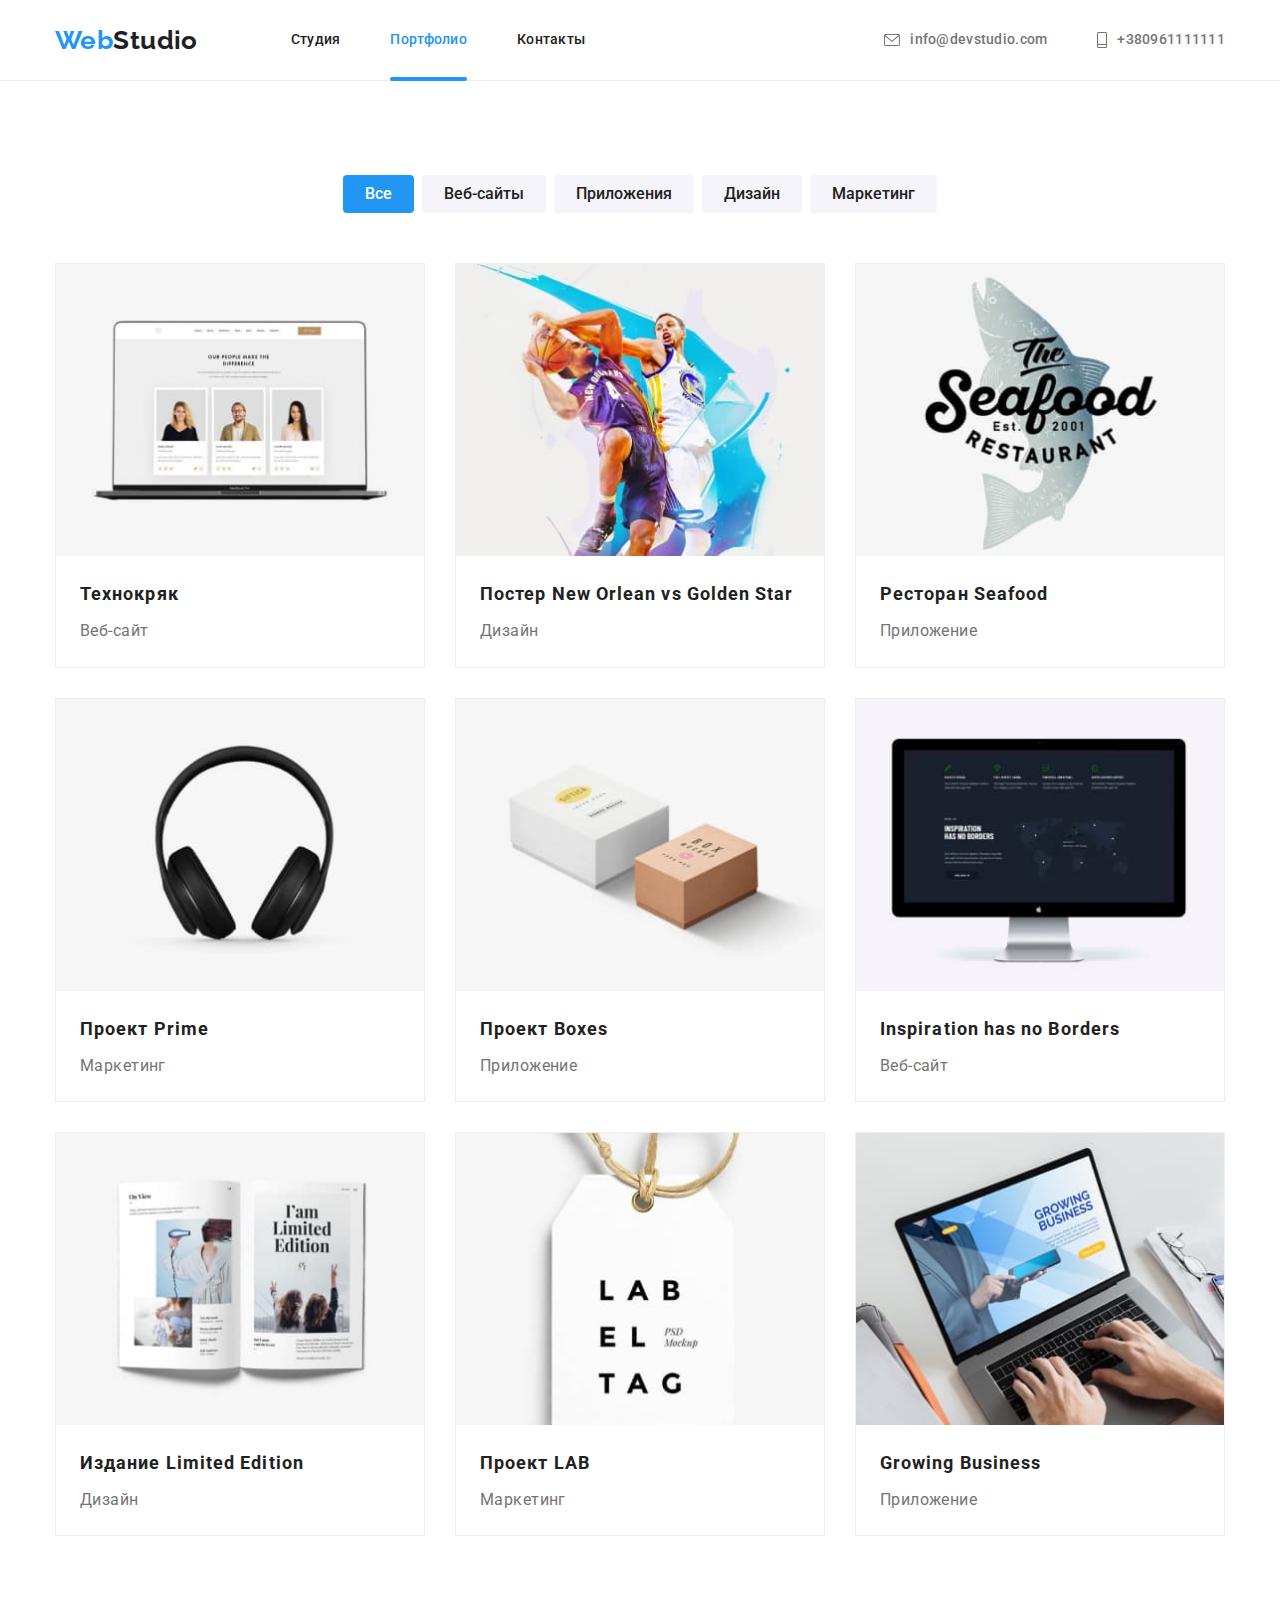
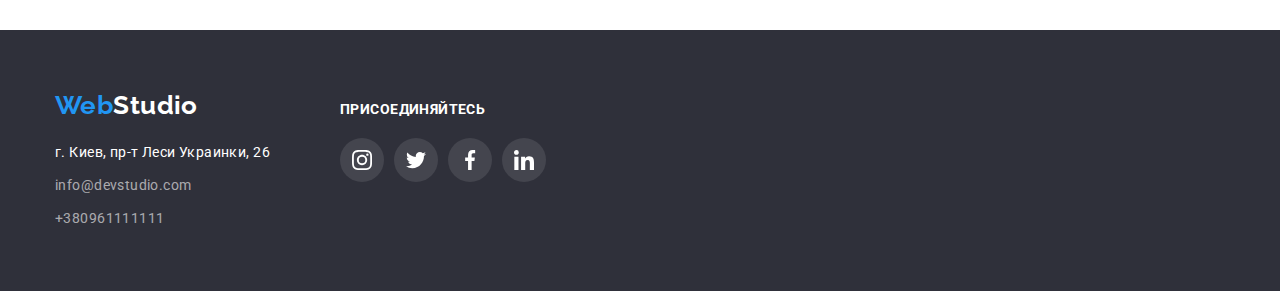
==== portfolio.html @ e41829c3 "копирование дз5" ====
<!DOCTYPE html>
<html lang="ru">
  <head>
    <meta charset="UTF-8" />
    <meta http-equiv="X-UA-Compatible" content="IE=edge" />
    <meta name="viewport" content="width=device-width, initial-scale=1.0" />
    <title>goit-markup-hw-05 - Портфолио</title>
    <link rel="preconnect" href="https://fonts.googleapis.com" />
    <link rel="preconnect" href="https://fonts.gstatic.com" crossorigin />
    <link
      href="https://fonts.googleapis.com/css2?family=Raleway:wght@700&family=Roboto:wght@400;500;700;900&display=swap"
      rel="stylesheet"
    />
    <link rel="stylesheet" href="./css/modern-normalize.css" />
    <link rel="stylesheet" href="./css/styles.css" />
  </head>

  <body>
    <!-- Шапка страницы -->
    <header class="header">
      <div class="container">
        <!-- Логотип -->
        <a class="header-logo logo link" href="./index.html"
          ><span class="logo-begin">Web</span>Studio</a
        >
        <!-- Навигация на другие страницы -->
        <nav class="navigation">
          <ul class="list">
            <li class="item"><a class="link" href="./index.html">Студия</a></li>
            <li class="item"><a class="link active" href="./portfolio.html">Портфолио</a></li>
            <li class="item"><a class="link" href="">Контакты</a></li>
          </ul>
        </nav>
        <!-- Контакты в шапке -->
        <ul class="list header-contact">
          <li class="item">
            <a class="link" href="mailto:info@devstudio.com" aria-label="Электронная почта">
              <svg class="header-icon" width="16" height="12">
                <use href="./images/icons.svg#icon-envelope"></use>
              </svg>
              info@devstudio.com</a
            >
          </li>
          <li class="item">
            <a class="link" href="tel:+380961111111" aria-label="Телефон">
              <svg class="header-icon" width="10" height="16">
                <use href="./images/icons.svg#icon-telefon"></use>
              </svg>
              +380961111111</a
            >
          </li>
        </ul>
      </div>
    </header>
    <!-- Уникальный контент страницы -->
    <main>
      <!-- Главная секция -->
      <section class="section portfolio">
        <div class="container">
          <h1 class="visually-hidden portfolio-title">Портфолио</h1>
          <!-- фильтр -->
          <ul class="portfolio-filtr list">
            <li class="item">
              <button class="portfolio-btn filtr-active" type="button">Все</button>
            </li>
            <li class="item"><button class="portfolio-btn" type="button">Веб-сайты</button></li>
            <li class="item"><button class="portfolio-btn" type="button">Приложения</button></li>
            <li class="item"><button class="portfolio-btn" type="button">Дизайн</button></li>
            <li class="item"><button class="portfolio-btn" type="button">Маркетинг</button></li>
          </ul>
          <ul class="portfolio-list list">
            <li class="item">
              <a href="" class="link">
                <div class="wrap">
                  <img class="item-img" src="./images/prtfl-01.jpg" alt="Технокряк" width="370" />
                  <p class="wrap-text">
                    Технокряк это современная площадка распространения коронавируса. Компании
                    используют эту платформу для цифрового шпионажа и атак на защищённые сервера
                    конкурентов.
                  </p>
                </div>
                <div class="content">
                  <h2 class="title">Технокряк</h2>
                  <p class="text">Веб-сайт</p>
                </div></a
              >
            </li>
            <li class="item">
              <a href="" class="link">
                <div class="wrap">
                  <img
                    class="item-img"
                    src="./images/prtfl-02.jpg"
                    alt="Постер New Orlean vs Golden Star"
                    width="370"
                  />
                  <p class="wrap-text">
                    Технокряк это современная площадка распространения коронавируса. Компании
                    используют эту платформу для цифрового шпионажа и атак на защищённые сервера
                    конкурентов.
                  </p>
                </div>
                <div class="content">
                  <h2 class="title">Постер <span lang="en">New Orlean vs Golden Star</span></h2>
                  <p class="text">Дизайн</p>
                </div></a
              >
            </li>
            <li class="item">
              <a href="" class="link">
                <div class="wrap">
                  <img
                    class="item-img"
                    src="./images/prtfl-03.jpg"
                    alt="Ресторан Seafood"
                    width="370"
                  />
                  <p class="wrap-text">
                    Технокряк это современная площадка распространения коронавируса. Компании
                    используют эту платформу для цифрового шпионажа и атак на защищённые сервера
                    конкурентов.
                  </p>
                </div>
                <div class="content">
                  <h2 class="title">Ресторан <span lang="en">Seafood</span></h2>
                  <p class="text">Приложение</p>
                </div></a
              >
            </li>
            <li class="item">
              <a href="" class="link">
                <div class="wrap">
                  <img
                    class="item-img"
                    src="./images/prtfl-04.jpg"
                    alt="Проект Prime"
                    width="370"
                  />
                  <p class="wrap-text">
                    Технокряк это современная площадка распространения коронавируса. Компании
                    используют эту платформу для цифрового шпионажа и атак на защищённые сервера
                    конкурентов.
                  </p>
                </div>
                <div class="content">
                  <h2 class="title">Проект <span lang="en">Prime</span></h2>
                  <p class="text">Маркетинг</p>
                </div></a
              >
            </li>
            <li class="item">
              <a href="" class="link">
                <div class="wrap">
                  <img
                    class="item-img"
                    src="./images/prtfl-05.jpg"
                    alt="Проект Boxes"
                    width="370"
                  />
                  <p class="wrap-text">
                    Технокряк это современная площадка распространения коронавируса. Компании
                    используют эту платформу для цифрового шпионажа и атак на защищённые сервера
                    конкурентов.
                  </p>
                </div>
                <div class="content">
                  <h2 class="title">Проект <span lang="en">Boxes</span></h2>
                  <p class="text">Приложение</p>
                </div></a
              >
            </li>
            <li class="item">
              <a href="" class="link">
                <div class="wrap">
                  <img
                    class="item-img"
                    src="./images/prtfl-06.jpg"
                    alt="Inspiration has no Borders"
                    width="370"
                  />
                  <p class="wrap-text">
                    Технокряк это современная площадка распространения коронавируса. Компании
                    используют эту платформу для цифрового шпионажа и атак на защищённые сервера
                    конкурентов.
                  </p>
                </div>
                <div class="content">
                  <h2 class="title" lang="en">Inspiration has no Borders</h2>
                  <p class="text">Веб-сайт</p>
                </div></a
              >
            </li>
            <li class="item">
              <a href="" class="link">
                <div class="wrap">
                  <img
                    class="item-img"
                    src="./images/prtfl-07.jpg"
                    alt="Издание Limited Edition"
                    width="370"
                  />
                  <p class="wrap-text">
                    Технокряк это современная площадка распространения коронавируса. Компании
                    используют эту платформу для цифрового шпионажа и атак на защищённые сервера
                    конкурентов.
                  </p>
                </div>
                <div class="content">
                  <h2 class="title">Издание <span lang="en">Limited Edition</span></h2>
                  <p class="text">Дизайн</p>
                </div></a
              >
            </li>
            <li class="item">
              <a href="" class="link">
                <div class="wrap">
                  <img class="item-img" src="./images/prtfl-08.jpg" alt="Проект LAB" width="370" />
                  <p class="wrap-text">
                    Технокряк это современная площадка распространения коронавируса. Компании
                    используют эту платформу для цифрового шпионажа и атак на защищённые сервера
                    конкурентов.
                  </p>
                </div>
                <div class="content">
                  <h2 class="title">Проект <span lang="en">LAB</span></h2>
                  <p class="text">Маркетинг</p>
                </div></a
              >
            </li>
            <li class="item">
              <a href="" class="link">
                <div class="wrap">
                  <img
                    class="item-img"
                    src="./images/prtfl-09.jpg"
                    alt="Growing Business"
                    width="370"
                  />
                  <p class="wrap-text">
                    Технокряк это современная площадка распространения коронавируса. Компании
                    используют эту платформу для цифрового шпионажа и атак на защищённые сервера
                    конкурентов.
                  </p>
                </div>
                <div class="content">
                  <h2 class="title" lang="en">Growing Business</h2>
                  <p class="text">Приложение</p>
                </div></a
              >
            </li>
          </ul>
        </div>
      </section>
    </main>
    <!-- Подвал страницы -->
    <footer class="footer">
      <div class="container footer-container">
        <div class="footer-left">
          <!-- Логотип -->
          <a class="footer-logo logo link" href="./index.html"
            ><span class="logo-begin">Web</span>Studio</a
          >
          <!-- Контактная информация -->
          <address class="address">
            <ul class="list footer-contact">
              <li class="item">
                <a
                  class="contact-address link"
                  href="https://goo.gl/maps/RLv24xydMvbmv4YP6"
                  target="_blank"
                  rel="noreferrer noopener nofollow"
                  >г. Киев, пр-т Леси Украинки, 26</a
                >
              </li>
              <li class="item">
                <a class="link" href="mailto:info@devstudio.com">info@devstudio.com</a>
              </li>
              <li class="item"><a class="link" href="tel:+380961111111">+380961111111</a></li>
            </ul>
          </address>
        </div>
        <div class="footer-social">
          <p class="text">Присоединяйтесь</p>
          <ul class="list social-list">
            <li class="item">
              <a class="link" href="https://www.instagram.com/" aria-label="Инстаграм">
                <svg class="icon-social" width="20" height="20">
                  <use href="./images/icons.svg#icon-instagram"></use>
                </svg>
              </a>
            </li>
            <li class="item">
              <a class="link" href="https://twitter.com/" aria-label="Твиттер">
                <svg class="icon-social" width="20" height="20">
                  <use href="./images/icons.svg#icon-twitter"></use>
                </svg>
              </a>
            </li>
            <li class="item">
              <a class="link" href="https://www.facebook.com/" aria-label="Фейсбук">
                <svg class="icon-social" width="20" height="20">
                  <use href="./images/icons.svg#icon-facebook"></use>
                </svg>
              </a>
            </li>
            <li class="item">
              <a class="link" href="https://ru.linkedin.com/" aria-label="Линкедин">
                <svg class="icon-social" width="20" height="20">
                  <use href="./images/icons.svg#icon-linkedin"></use>
                </svg>
              </a>
            </li>
          </ul>
        </div>
      </div>
    </footer>
  </body>
</html>
---- css/styles.css ----
:root {
  --activated-color: #2196f3;
  --general-text-color: #757575;
  --title-text-color: #212121;
  --primary-color: #ffffff;
  --contact-text-color: rgba(255, 255, 255, 0.6);
  --footer-bg-color: #2f303a;
  --hero-bg-color: #c4c4c4;
  --hero-overlay-color: rgba(47, 48, 58, 0.4);
  --secondary-bg-color: #f5f4fa;
  --button-hover-color: #188ce8;
  --icon-color: #afb1b8;
  --modal-overlay: rgba(0, 0, 0, 0.2);
}
/* Общий CSS - начало */
body {
  font-family: Roboto, sans-serif;
  font-size: 14px;
  line-height: 1.71;
  letter-spacing: 0.03em;
  color: var(--general-text-color);
  background-color: var(--primary-color);
}

/* сброс марджинов и паддингов */
h1,
h2,
h3,
h4,
h5,
h6,
p {
  margin: 0;
}

ul {
  margin: 0;
  padding: 0;
}

/* визуальное скрытие блока */
.visually-hidden {
  position: absolute;
  white-space: nowrap;
  width: 1px;
  height: 1px;
  overflow: hidden;
  border: 0;
  padding: 0;
  clip: rect(0 0 0 0);
  clip-path: inset(50%);
  margin: -1px;
}

/* общие свойства контейнеров */
.container {
  width: 1200px;
  padding-left: 15px;
  padding-right: 15px;
  margin-left: auto;
  margin-right: auto;
  /* outline: 1px solid tomato; */
}

/* общие падинги для секций */
.section {
  padding-top: 94px;
  padding-bottom: 94px;
}

/* общие свойства списков */
.list {
  list-style: none;
}
/* ощие свойства для ссылок */
.link {
  text-decoration: none;
}
/* общие свойства логотипа */
.logo {
  font-family: Raleway, sans-serif;
  font-weight: 700;
  font-size: 26px;
  line-height: 1.19;
}

/* Общие свойства изображений */
.item-img {
  display: block;
  max-width: 100%;
  height: auto;
}

/* Общие свойства списка соц.сетей */
.social-list {
  display: flex;
  justify-content: center;
}

.social-list .item + .item {
  margin-left: 10px;
}

.icon-social {
  --color3: currentColor;
}

.social-list .link {
  display: flex;
  width: 44px;
  height: 44px;
  justify-content: center;
  align-items: center;
  border-radius: 50%;
}

/* -------header CSS */
.header {
  border-bottom: 1px solid #ececec;
}

.header .container {
  display: flex;
  align-items: center;
}

/* логотип в header*/
.header-logo {
  padding-top: 24px;
  padding-bottom: 24px;
  margin-right: 93px;
  color: var(--title-text-color);
}
.logo-begin {
  color: var(--activated-color);
}

/* общие свойства списков в шапке */
.header .list {
  display: flex;
  font-weight: 500;
  line-height: 1.14;
  letter-spacing: 0.02em;
}

.header .list .item + .item {
  margin-left: 50px;
}

.header .list .link {
  display: block;
  padding-top: 32px;
  padding-bottom: 32px;
}
/* навигация по сайту */
.navigation .link {
  position: relative;
  color: var(--title-text-color);
  transition: color 250ms cubic-bezier(0.4, 0, 0.2, 1);
}

.navigation .active::after {
  content: '';
  position: absolute;
  left: 0;
  bottom: -1px;
  width: 100%;
  height: 4px;
  border-radius: 2px;
  background-color: var(--activated-color);
}

/* контакты в шапке */
.header-contact {
  margin-left: auto;
}

.header .header-contact .link {
  display: flex;
  align-items: center;
}

.header-icon {
  margin-right: 10px;
  --color4: currentColor;
}

.header-contact .link {
  color: var(--general-text-color);
  transition: color 250ms cubic-bezier(0.4, 0, 0.2, 1);
}

/* общие свойства актив-ссылок в шапке*/
.link.active,
.navigation .link:hover,
.navigation .link:focus,
.header-contact .link:hover,
.header-contact .link:focus {
  color: var(--activated-color);
}

/* -------footer CSS */
.footer {
  padding-top: 60px;
  padding-bottom: 60px;
  background-color: var(--footer-bg-color);
}
/* логотип в footer */
.footer-logo {
  display: inline-block;
  margin-bottom: 20px;
  color: var(--primary-color);
}
/* контакты в footer */
.address {
  font-style: inherit;
}

.footer-contact .item + .item {
  margin-top: 9px;
}

.footer-contact .link {
  color: var(--contact-text-color);
  transition: color 250ms cubic-bezier(0.4, 0, 0.2, 1);
}

.footer-contact .contact-address {
  color: var(--primary-color);
}

/* общие свойства актив-ссылок в футере*/
.footer-contact .link:hover,
.footer-contact .link:focus,
.footer-contact .contact-address:hover,
.footer-contact .contact-address:focus {
  color: var(--activated-color);
}

.footer-container {
  display: flex;
  align-items: baseline;
}

.footer-social {
  margin-left: 70px;
  color: var(--primary-color);
}

.footer-social .text {
  margin-bottom: 20px;

  font-weight: 700;
  line-height: 1.14;
  letter-spacing: 0.03em;
  text-transform: uppercase;
}

.footer-social .link {
  color: inherit;
  background-color: rgba(255, 255, 255, 0.1);
  transition: background-color 250ms cubic-bezier(0.4, 0, 0.2, 1);
}

.footer-social .link:hover,
.footer-social .link:focus {
  background-color: var(--activated-color);
  border-radius: 50%;
}

/* Общий CSS - конец */
/* ----------------------- */
/* index.html CSS - начало */

/* общие свойства заголовков h2, h3 */
.title {
  color: var(--title-text-color);
}

.advantage-title,
.gallery-title,
.team-title,
.client-title {
  font-size: 36px;
  line-height: 1.17;
  text-align: center;
}

/* секция герой */
.hero {
  max-width: 1600px;
  margin-left: auto;
  margin-right: auto;
  padding-top: 200px;
  padding-bottom: 200px;

  background-color: var(--hero-bg-color);
  background-image: linear-gradient(var(--hero-overlay-color), var(--hero-overlay-color)),
    url(../images/hero.jpg);
  background-repeat: no-repeat;
  background-position: center;
  background-size: cover;

  text-align: center;
}

.hero-title {
  width: 696px;
  margin-left: auto;
  margin-right: auto;
  margin-bottom: 30px;
  font-weight: 900;
  font-size: 44px;
  line-height: 1.36;
  letter-spacing: 0.06em;
  text-transform: uppercase;
  color: var(--primary-color);
}
/* кнопка */
.hero-btn {
  padding-top: 10px;
  padding-bottom: 10px;
  padding-left: 32px;
  padding-right: 32px;
  font-family: inherit;
  font-weight: 700;
  font-size: 16px;
  line-height: 1.88;
  letter-spacing: 0.06em;
  color: var(--primary-color);
  background-color: var(--activated-color);
  box-shadow: 0px 4px 4px rgba(0, 0, 0, 0.15);
  border: none;
  border-radius: 4px;
  cursor: pointer;
  transition: background-color 250ms cubic-bezier(0.4, 0, 0.2, 1);
}

.hero-btn:hover,
.hero-btn:focus {
  background-color: var(--button-hover-color);
}

/* Модальное окно */
.backdrop {
  position: fixed;
  top: 0;
  left: 0;
  width: 100vw;
  height: 100vh;
  background-color: var(--modal-overlay);
  opacity: 1;
  visibility: visible;
  transition: opacity 500ms cubic-bezier(0.4, 0, 0.2, 1),
    visibility 500ms cubic-bezier(0.4, 0, 0.2, 1);
}

.backdrop.is-hidden {
  visibility: hidden;
  opacity: 0;
  pointer-events: none;
}

.backdrop.is-hidden .modal {
  transform: translate(-50%, -50%) scale(1.1);
}

.modal {
  position: absolute;
  left: 50%;
  top: 50%;

  width: 528px;
  height: 581px;
  background-color: var(--primary-color);
  box-shadow: 0px 1px 3px rgba(0, 0, 0, 0.12), 0px 1px 1px rgba(0, 0, 0, 0.14),
    0px 2px 1px rgba(0, 0, 0, 0.2);
  border-radius: 4px;

  transform: translate(-50%, -50%) scale(1);
  transition: transform 250ms cubic-bezier(0.4, 0, 0.2, 1) 250ms;
}

.modal-btn {
  position: absolute;
  top: 8px;
  right: 8px;

  display: flex;
  justify-content: center;
  align-items: center;
  width: 30px;
  height: 30px;
  color: #000000;
  background-color: var(--primary-color);
  border: 1px solid rgba(0, 0, 0, 0.1);
  border-radius: 50%;
  cursor: pointer;
}

.modal-btn .icon-modal {
  fill: currentColor;
}

/* секция преимуществ */
.advantage-list {
  display: flex;
  margin-left: -30px;
}

.advantage-list .item {
  flex-basis: calc(100% / 4 - 30px);
  margin-left: 30px;
}

.advantage-list .title {
  margin-bottom: 10px;
  font-size: inherit;
  line-height: 1.14;
  text-transform: uppercase;
}

.advantage-list .icon-bg {
  display: flex;
  height: 120px;
  margin-bottom: 30px;
  align-items: center;
  justify-content: center;
  background-color: var(--secondary-bg-color);
  border-radius: 4px;
}
/* секция галлерея */
.gallery {
  padding-top: 0;
}

.gallery-title {
  margin-bottom: 50px;
}

.gallery-list {
  display: flex;
}

.gallery-list .item {
  position: relative;
}

.gallery-list .item + .item {
  margin-left: 30px;
}

.gallery-list .text {
  position: absolute;
  left: 0;
  bottom: 0;
  display: flex;
  justify-content: center;
  align-items: center;
  width: 100%;
  height: 70px;
  font-weight: 700;
  line-height: 1.14;
  text-transform: uppercase;
  color: var(--primary-color);
  background-color: rgba(47, 48, 58, 0.8);
}

/* секция наша команда */
.team {
  font-size: 16px;
  line-height: 1.19;
  text-align: center;
  background-color: var(--secondary-bg-color);
}

.team-title {
  margin-bottom: 50px;
}

.team-list {
  display: flex;
  margin-left: -30px;
}

.team-list .title {
  font-size: inherit;
  margin-bottom: 10px;
  font-weight: 500;
}

.team-list > .item {
  margin-left: 30px;
  box-shadow: 0px 1px 3px rgba(0, 0, 0, 0.12), 0px 1px 1px rgba(0, 0, 0, 0.14),
    0px 2px 1px rgba(0, 0, 0, 0.2);
  border-radius: 0px 0px 4px 4px;
  background-color: var(--primary-color);
}

.team-list .content {
  padding-top: 30px;
  padding-bottom: 30px;
  padding-left: 32px;
  padding-right: 32px;
}

.team-list .text {
  margin-bottom: 16px;
}

.team-list .link {
  color: var(--icon-color);
  transition: background-color 250ms cubic-bezier(0.4, 0, 0.2, 1),
    color 250ms cubic-bezier(0.4, 0, 0.2, 1);
}

.team .social-list .link:hover,
.team .social-list .link:focus {
  color: var(--primary-color);
  background-color: var(--activated-color);
  border-radius: 50%;
}
/* Секция клиентов */
.client-title {
  margin-bottom: 50px;
}

.client-list {
  display: flex;
  margin-left: -30px;
  justify-content: center;
}

.client-list .item {
  flex-basis: calc(100% / 6 - 30px);
  margin-left: 30px;
  color: var(--icon-color);
  border: 1px solid var(--icon-color);
  border-radius: 4px;
  transition: border 250ms cubic-bezier(0.4, 0, 0.2, 1), color 250ms cubic-bezier(0.4, 0, 0.2, 1);
}

.client-list .icon-client {
  --color3: currentColor;
}

.client-list .link {
  display: flex;
  height: 92px;
  align-items: center;
  justify-content: center;
  color: inherit;
}

.client-list .item:hover,
.client-list .item:focus-within {
  color: var(--activated-color);
  border: 1px solid var(--activated-color);
  border-radius: 4px;
}

/* index.html CSS - конец */
/* ----------------------- */
/* portfolio.html CSS - начало */

/* фильтр */
.portfolio-filtr {
  display: flex;
  justify-content: center;
  margin-bottom: 50px;
}

.portfolio-filtr .item + .item {
  margin-left: 8px;
}
.portfolio-btn {
  padding-top: 6px;
  padding-bottom: 6px;
  padding-left: 22px;
  padding-right: 22px;
  font-family: inherit;
  font-weight: 500;
  font-size: 16px;
  line-height: 1.63;
  text-align: center;
  color: var(--title-text-color);
  background-color: var(--secondary-bg-color);
  border: none;
  border-radius: 4px;
  cursor: pointer;

  transition: color 250ms cubic-bezier(0.4, 0, 0.2, 1),
    background-color 250ms cubic-bezier(0.4, 0, 0.2, 1),
    box-shadow 250ms cubic-bezier(0.4, 0, 0.2, 1);
}

.filtr-active {
  color: var(--primary-color);
  background-color: var(--activated-color);
}

.portfolio-btn:hover,
.portfolio-btn:focus {
  color: var(--primary-color);
  background-color: var(--activated-color);
  box-shadow: 0px 3px 1px rgba(0, 0, 0, 0.1), 0px 1px 2px rgba(0, 0, 0, 0.08),
    0px 2px 2px rgba(0, 0, 0, 0.12);
  border-radius: 4px;
}

/* список портфолио */
.portfolio-list {
  display: flex;
  flex-wrap: wrap;
  margin-top: -30px;
  margin-left: -30px;
}

.portfolio-list .item {
  flex-basis: calc(100% / 3 - 30px);
  margin-left: 30px;
  margin-top: 30px;
  border: 1px solid #eeeeee;
  box-shadow: none;
  transition: box-shadow 250ms cubic-bezier(0.4, 0, 0.2, 1);
}

.portfolio-list .link {
  display: block;
}

.portfolio-list .item:hover,
.portfolio-list .item:focus-within {
  box-shadow: 0px 1px 1px rgba(0, 0, 0, 0.12), 0px 4px 4px rgba(0, 0, 0, 0.06),
    1px 4px 6px rgba(0, 0, 0, 0.16);
}

.portfolio-list .wrap {
  position: relative;
  overflow: hidden;
}

.portfolio-list .wrap-text {
  position: absolute;
  left: 0;
  top: 0;
  transform: translateY(calc(100% + 1px));
  display: flex;
  justify-content: center;
  align-items: center;
  width: 100%;
  height: 100%;
  padding: 24px;
  font-size: 18px;
  line-height: 1.56;
  color: var(--primary-color);
  background-color: rgba(33, 150, 243, 0.9);
  transition: transform 250ms cubic-bezier(0.4, 0, 0.2, 1);
}

.portfolio-list .link:hover .wrap-text,
.portfolio-list .link:focus .wrap-text {
  transform: translateY(0);
}

.portfolio-list .content {
  padding-top: 20px;
  padding-bottom: 20px;
  padding-left: 24px;
  padding-right: 24px;
}

.portfolio-list .title {
  margin-bottom: 4px;
  font-weight: 700;
  font-size: 18px;
  line-height: 2;
  letter-spacing: 0.06em;
}

.portfolio-list .text {
  font-size: 16px;
  line-height: 1.88;
  color: var(--general-text-color);
}
/* portfolio.html CSS - конец */
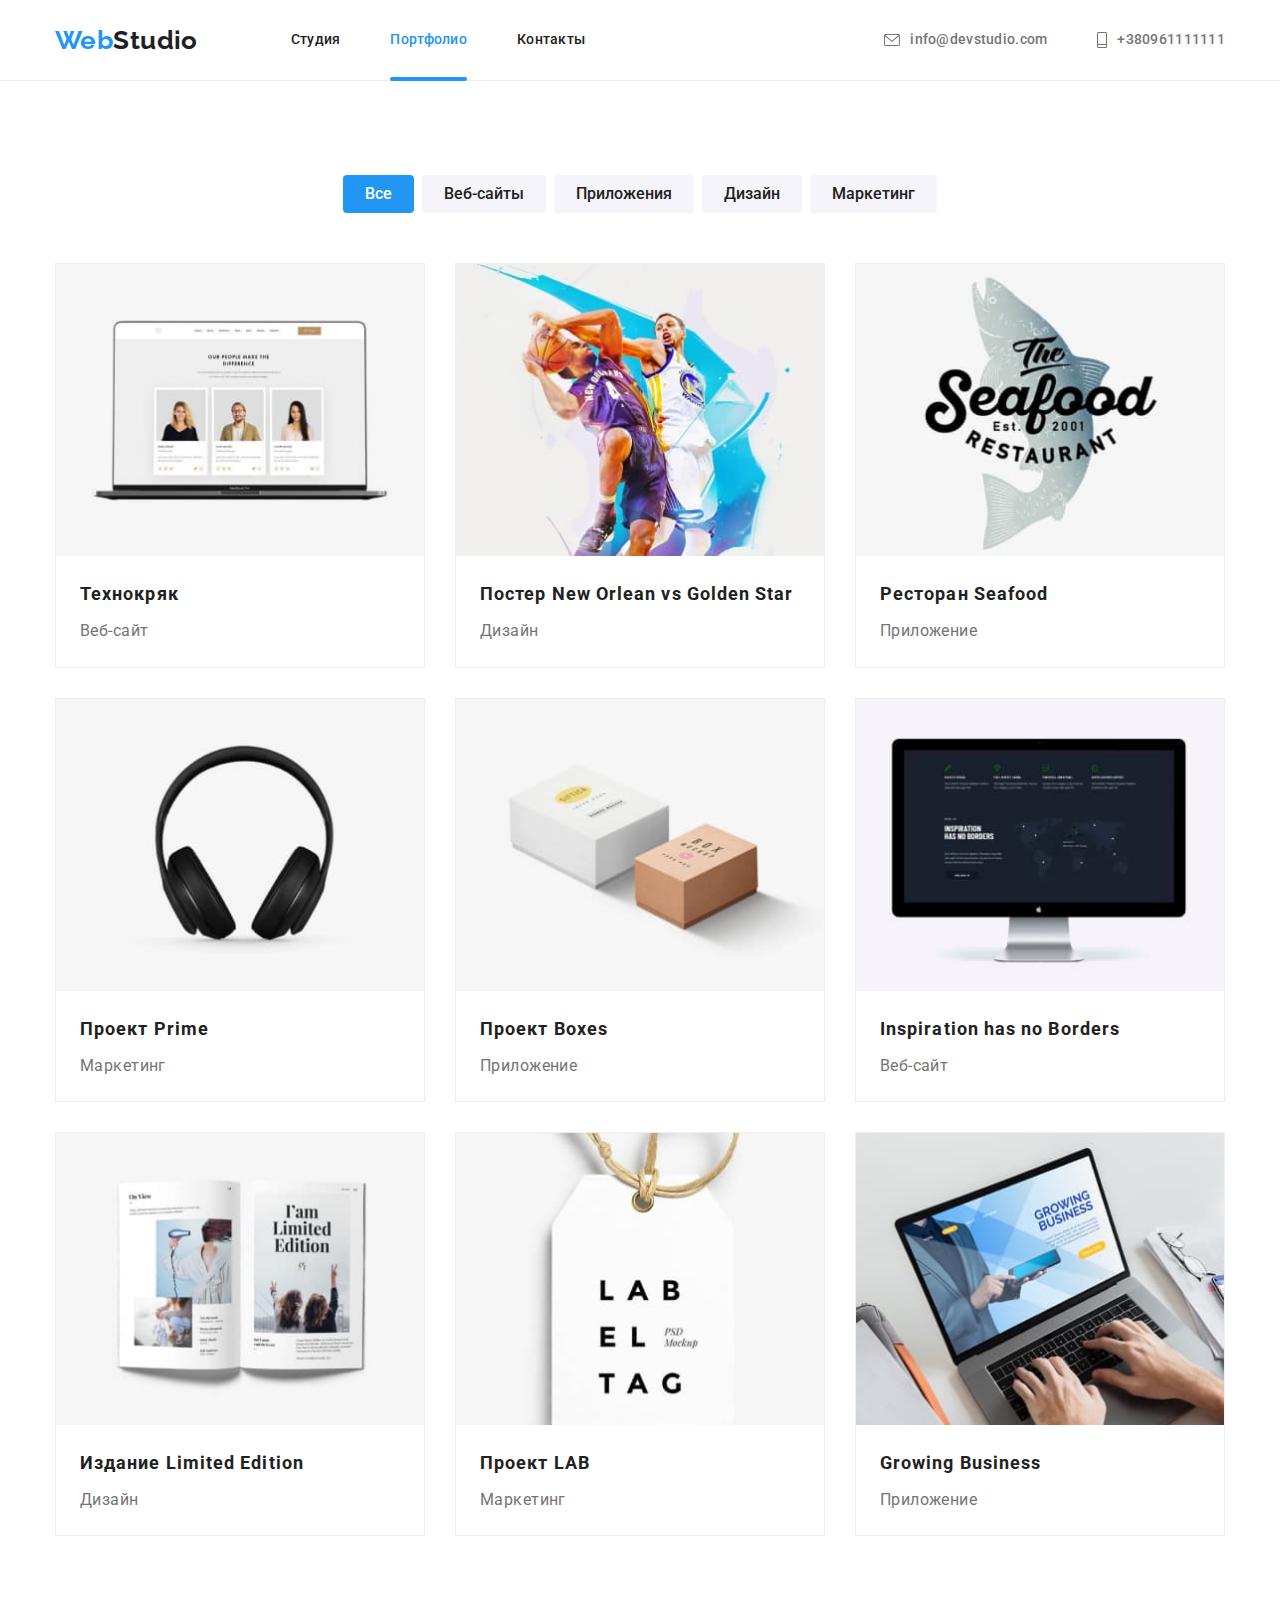
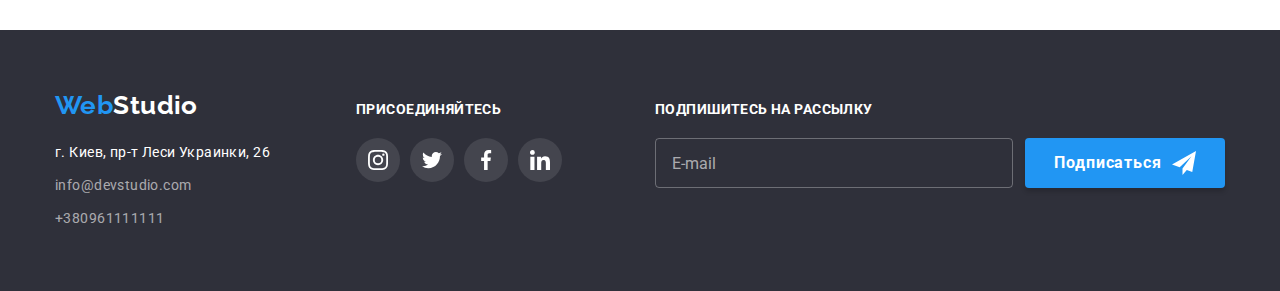
==== commit 404eed60: "сделанное дз6" ====
--- a/portfolio.html
+++ b/portfolio.html
@@ -4,7 +4,7 @@
     <meta charset="UTF-8" />
     <meta http-equiv="X-UA-Compatible" content="IE=edge" />
     <meta name="viewport" content="width=device-width, initial-scale=1.0" />
-    <title>goit-markup-hw-05 - Портфолио</title>
+    <title>goit-markup-hw-06 - Портфолио</title>
     <link rel="preconnect" href="https://fonts.googleapis.com" />
     <link rel="preconnect" href="https://fonts.gstatic.com" crossorigin />
     <link
@@ -312,6 +312,24 @@
             </li>
           </ul>
         </div>
+        <form class="footer-form">
+          <label class="footer-form-label">
+            <p class="footer-form-text">Подпишитесь на рассылку</p>
+            <div class="footer-form-wrap">
+            <input
+              class="footer-form-input"
+              type="email"
+              name="footer-email"
+              placeholder="E-mail"
+            />
+            <button class="footer-form-btn btn" type="submit" aria-label="Подписаться">Подписаться
+              <svg class="icon-send" width="24" height="24">
+                <use href="./images/icons.svg#icon-send"></use>
+              </svg>
+            </button></label
+          >
+          </div>
+        </form>
       </div>
     </footer>
   </body>
--- a/css/styles.css
+++ b/css/styles.css
@@ -72,7 +72,7 @@
 .list {
   list-style: none;
 }
-/* ощие свойства для ссылок */
+/* Общие свойства для ссылок */
 .link {
   text-decoration: none;
 }
@@ -89,6 +89,32 @@
   display: block;
   max-width: 100%;
   height: auto;
+}
+
+/* Общие свойства кнопок */
+.btn {
+  display: flex;
+  width: 200px;
+  height: 50px;
+  justify-content: center;
+  align-items: center;
+  font-family: inherit;
+  font-weight: 700;
+  font-size: 16px;
+  line-height: 1.88;
+  letter-spacing: 0.06em;
+  color: var(--primary-color);
+  background-color: var(--activated-color);
+  box-shadow: 0px 4px 4px rgba(0, 0, 0, 0.15);
+  border: none;
+  border-radius: 4px;
+  cursor: pointer;
+  transition: background-color 250ms cubic-bezier(0.4, 0, 0.2, 1);
+}
+
+.btn:hover,
+.btn:focus {
+  background-color: var(--button-hover-color);
 }
 
 /* Общие свойства списка соц.сетей */
@@ -213,6 +239,7 @@
 }
 /* контакты в footer */
 .address {
+  width: 231px;
   font-style: inherit;
 }
 
@@ -247,7 +274,8 @@
   color: var(--primary-color);
 }
 
-.footer-social .text {
+.footer-social .text,
+.footer-form-text {
   margin-bottom: 20px;
 
   font-weight: 700;
@@ -266,6 +294,58 @@
 .footer-social .link:focus {
   background-color: var(--activated-color);
   border-radius: 50%;
+}
+
+.footer-form {
+  width: 100%;
+  margin-left: 93px;
+}
+
+.footer-form-label {
+  color: var(--primary-color);
+}
+
+.footer-form-text {
+  margin-bottom: 20px;
+}
+
+.footer-form-wrap {
+  display: flex;
+}
+
+.footer-form-input {
+  width: 100%;
+  min-width: 250px;
+  height: 50px;
+  padding-top: 15px;
+  padding-bottom: 15px;
+  padding-left: 16px;
+  padding-right: 16px;
+  font-size: 16px;
+  line-height: 1.25;
+  color: inherit;
+  background-color: transparent;
+  border: 1px solid rgba(255, 255, 255, 0.3);
+  border-radius: 4px;
+  transition: border 250ms cubic-bezier(0.4, 0, 0.2, 1);
+}
+
+.footer-form-input::placeholder {
+  color: var(--contact-text-color);
+}
+
+.footer-form-input:focus {
+  border: 1px solid var(--activated-color);
+}
+
+.footer-form-btn {
+  flex-shrink: 0;
+  margin-left: 12px;
+}
+
+.footer-form-btn .icon-send {
+  --color1: currentColor;
+  margin-left: 10px;
 }
 
 /* Общий CSS - конец */
@@ -316,29 +396,168 @@
   text-transform: uppercase;
   color: var(--primary-color);
 }
+
 /* кнопка */
 .hero-btn {
-  padding-top: 10px;
-  padding-bottom: 10px;
+  margin-left: auto;
+  margin-right: auto;
+}
+
+/* секция преимуществ */
+.advantage-list {
+  display: flex;
+  margin-left: -30px;
+}
+
+.advantage-list .item {
+  flex-basis: calc(100% / 4 - 30px);
+  margin-left: 30px;
+}
+
+.advantage-list .title {
+  margin-bottom: 10px;
+  font-size: inherit;
+  line-height: 1.14;
+  text-transform: uppercase;
+}
+
+.advantage-list .icon-bg {
+  display: flex;
+  height: 120px;
+  margin-bottom: 30px;
+  align-items: center;
+  justify-content: center;
+  background-color: var(--secondary-bg-color);
+  border-radius: 4px;
+}
+/* секция галлерея */
+.gallery {
+  padding-top: 0;
+}
+
+.gallery-title {
+  margin-bottom: 50px;
+}
+
+.gallery-list {
+  display: flex;
+}
+
+.gallery-list .item {
+  position: relative;
+}
+
+.gallery-list .item + .item {
+  margin-left: 30px;
+}
+
+.gallery-list .text {
+  position: absolute;
+  left: 0;
+  bottom: 0;
+  display: flex;
+  justify-content: center;
+  align-items: center;
+  width: 100%;
+  height: 70px;
+  font-weight: 700;
+  line-height: 1.14;
+  text-transform: uppercase;
+  color: var(--primary-color);
+  background-color: rgba(47, 48, 58, 0.8);
+}
+
+/* секция наша команда */
+.team {
+  font-size: 16px;
+  line-height: 1.19;
+  text-align: center;
+  background-color: var(--secondary-bg-color);
+}
+
+.team-title {
+  margin-bottom: 50px;
+}
+
+.team-list {
+  display: flex;
+  margin-left: -30px;
+}
+
+.team-list .title {
+  font-size: inherit;
+  margin-bottom: 10px;
+  font-weight: 500;
+}
+
+.team-list > .item {
+  margin-left: 30px;
+  box-shadow: 0px 1px 3px rgba(0, 0, 0, 0.12), 0px 1px 1px rgba(0, 0, 0, 0.14),
+    0px 2px 1px rgba(0, 0, 0, 0.2);
+  border-radius: 0px 0px 4px 4px;
+  background-color: var(--primary-color);
+}
+
+.team-list .content {
+  padding-top: 30px;
+  padding-bottom: 30px;
   padding-left: 32px;
   padding-right: 32px;
-  font-family: inherit;
-  font-weight: 700;
-  font-size: 16px;
-  line-height: 1.88;
-  letter-spacing: 0.06em;
+}
+
+.team-list .text {
+  margin-bottom: 16px;
+}
+
+.team-list .link {
+  color: var(--icon-color);
+  transition: background-color 250ms cubic-bezier(0.4, 0, 0.2, 1),
+    color 250ms cubic-bezier(0.4, 0, 0.2, 1);
+}
+
+.team .social-list .link:hover,
+.team .social-list .link:focus {
   color: var(--primary-color);
   background-color: var(--activated-color);
-  box-shadow: 0px 4px 4px rgba(0, 0, 0, 0.15);
-  border: none;
+  border-radius: 50%;
+}
+/* Секция клиентов */
+.client-title {
+  margin-bottom: 50px;
+}
+
+.client-list {
+  display: flex;
+  margin-left: -30px;
+  justify-content: center;
+}
+
+.client-list .item {
+  flex-basis: calc(100% / 6 - 30px);
+  margin-left: 30px;
+  color: var(--icon-color);
+  border: 1px solid var(--icon-color);
   border-radius: 4px;
-  cursor: pointer;
-  transition: background-color 250ms cubic-bezier(0.4, 0, 0.2, 1);
-}
-
-.hero-btn:hover,
-.hero-btn:focus {
-  background-color: var(--button-hover-color);
+  transition: border 250ms cubic-bezier(0.4, 0, 0.2, 1), color 250ms cubic-bezier(0.4, 0, 0.2, 1);
+}
+
+.client-list .icon-client {
+  --color3: currentColor;
+}
+
+.client-list .link {
+  display: flex;
+  height: 92px;
+  align-items: center;
+  justify-content: center;
+  color: inherit;
+}
+
+.client-list .item:hover,
+.client-list .item:focus-within {
+  color: var(--activated-color);
+  border: 1px solid var(--activated-color);
+  border-radius: 4px;
 }
 
 /* Модальное окно */
@@ -369,7 +588,7 @@
   position: absolute;
   left: 50%;
   top: 50%;
-
+  padding: 40px;
   width: 528px;
   height: 581px;
   background-color: var(--primary-color);
@@ -381,7 +600,141 @@
   transition: transform 250ms cubic-bezier(0.4, 0, 0.2, 1) 250ms;
 }
 
-.modal-btn {
+.modal-title {
+  margin-bottom: 12px;
+  font-weight: 700;
+  font-size: 20px;
+  line-height: 1.15;
+  text-align: center;
+  color: var(--title-text-color);
+}
+
+.modal-form-label {
+  display: flex;
+  flex-direction: column;
+  margin-bottom: 10px;
+}
+
+.modal-form-text {
+  margin-bottom: 4px;
+  font-size: 12px;
+  line-height: 1.17;
+  letter-spacing: 0.01em;
+}
+
+.modal-input-wrap {
+  position: relative;
+  color: var(--title-text-color);
+}
+
+.modal-form-input {
+  width: 100%;
+  height: 40px;
+  padding-left: 40px;
+  padding-right: 15px;
+  border: 1px solid rgba(33, 33, 33, 0.2);
+  border-radius: 4px;
+  transition: border-color 250ms cubic-bezier(0.4, 0, 0.2, 1);
+}
+
+.modal-form-input:focus {
+  border-color: var(--activated-color);
+  outline-color: transparent;
+}
+
+.modal-input-icon {
+  position: absolute;
+  top: 50%;
+  left: 12px;
+  transform: translateY(-50%);
+  fill: currentColor;
+  transition: color 250ms cubic-bezier(0.4, 0, 0.2, 1);
+}
+
+.modal-form-input:focus + .modal-input-icon {
+  color: var(--activated-color);
+}
+
+.modal-label-comment {
+  margin-bottom: 20px;
+}
+
+.modal-input-comment.modal-form-input {
+  height: 120px;
+  padding-top: 12px;
+  padding-bottom: 12px;
+  padding-left: 16px;
+  padding-right: 16px;
+  resize: none;
+}
+
+.modal-input-comment::placeholder {
+  font-size: 14px;
+  line-height: 1.14;
+  letter-spacing: 0.01em;
+  color: rgba(117, 117, 117, 0.5);
+}
+
+.modal-form-agreement {
+  position: relative;
+  display: block;
+  margin-bottom: 30px;
+}
+
+.modal-agreement-icon,
+.modal-agreement-check {
+  position: absolute;
+  top: 50%;
+  left: 12px;
+  transform: translateY(-50%);
+}
+
+.modal-agreement-icon {
+  width: 16px;
+  height: 15px;
+  border: 2px solid var(--title-text-color);
+  border-radius: 2px;
+  z-index: 2;
+  transition: border-color 250ms cubic-bezier(0.4, 0, 0.2, 1);
+}
+
+.modal-agreement-check {
+  --color1: currentColor;
+  opacity: 0;
+  transition: opacity 250ms cubic-bezier(0.4, 0, 0.2, 1), color 250ms cubic-bezier(0.4, 0, 0.2, 1);
+}
+
+.modal-agreement-input:checked + .modal-agreement-icon {
+  border-color: var(--activated-color);
+}
+
+.modal-agreement-input:checked ~ .modal-agreement-check {
+  opacity: 1;
+  color: var(--activated-color);
+}
+
+.modal-agreement-input:checked:focus + .modal-agreement-icon {
+  outline: 1px dotted var(--title-text-color);
+}
+
+.modal-agreement-input:not(:checked):focus + .modal-agreement-icon {
+  outline: 1px solid var(--activated-color);
+}
+
+.modal-agreement-text {
+  margin-left: 40px;
+}
+
+.modal-agreement-link {
+  color: var(--activated-color);
+}
+
+.modal-form-btn {
+  margin-left: auto;
+  margin-right: auto;
+}
+
+.modal-close-btn {
   position: absolute;
   top: 8px;
   right: 8px;
@@ -398,165 +751,14 @@
   cursor: pointer;
 }
 
-.modal-btn .icon-modal {
+.modal-close-btn .icon-modal {
   fill: currentColor;
 }
 
-/* секция преимуществ */
-.advantage-list {
-  display: flex;
-  margin-left: -30px;
-}
-
-.advantage-list .item {
-  flex-basis: calc(100% / 4 - 30px);
-  margin-left: 30px;
-}
-
-.advantage-list .title {
-  margin-bottom: 10px;
-  font-size: inherit;
-  line-height: 1.14;
-  text-transform: uppercase;
-}
-
-.advantage-list .icon-bg {
-  display: flex;
-  height: 120px;
-  margin-bottom: 30px;
-  align-items: center;
-  justify-content: center;
-  background-color: var(--secondary-bg-color);
-  border-radius: 4px;
-}
-/* секция галлерея */
-.gallery {
-  padding-top: 0;
-}
-
-.gallery-title {
-  margin-bottom: 50px;
-}
-
-.gallery-list {
-  display: flex;
-}
-
-.gallery-list .item {
-  position: relative;
-}
-
-.gallery-list .item + .item {
-  margin-left: 30px;
-}
-
-.gallery-list .text {
-  position: absolute;
-  left: 0;
-  bottom: 0;
-  display: flex;
-  justify-content: center;
-  align-items: center;
-  width: 100%;
-  height: 70px;
-  font-weight: 700;
-  line-height: 1.14;
-  text-transform: uppercase;
-  color: var(--primary-color);
-  background-color: rgba(47, 48, 58, 0.8);
-}
-
-/* секция наша команда */
-.team {
-  font-size: 16px;
-  line-height: 1.19;
-  text-align: center;
-  background-color: var(--secondary-bg-color);
-}
-
-.team-title {
-  margin-bottom: 50px;
-}
-
-.team-list {
-  display: flex;
-  margin-left: -30px;
-}
-
-.team-list .title {
-  font-size: inherit;
-  margin-bottom: 10px;
-  font-weight: 500;
-}
-
-.team-list > .item {
-  margin-left: 30px;
-  box-shadow: 0px 1px 3px rgba(0, 0, 0, 0.12), 0px 1px 1px rgba(0, 0, 0, 0.14),
-    0px 2px 1px rgba(0, 0, 0, 0.2);
-  border-radius: 0px 0px 4px 4px;
-  background-color: var(--primary-color);
-}
-
-.team-list .content {
-  padding-top: 30px;
-  padding-bottom: 30px;
-  padding-left: 32px;
-  padding-right: 32px;
-}
-
-.team-list .text {
-  margin-bottom: 16px;
-}
-
-.team-list .link {
-  color: var(--icon-color);
-  transition: background-color 250ms cubic-bezier(0.4, 0, 0.2, 1),
-    color 250ms cubic-bezier(0.4, 0, 0.2, 1);
-}
-
-.team .social-list .link:hover,
-.team .social-list .link:focus {
-  color: var(--primary-color);
-  background-color: var(--activated-color);
-  border-radius: 50%;
-}
-/* Секция клиентов */
-.client-title {
-  margin-bottom: 50px;
-}
-
-.client-list {
-  display: flex;
-  margin-left: -30px;
-  justify-content: center;
-}
-
-.client-list .item {
-  flex-basis: calc(100% / 6 - 30px);
-  margin-left: 30px;
-  color: var(--icon-color);
-  border: 1px solid var(--icon-color);
-  border-radius: 4px;
-  transition: border 250ms cubic-bezier(0.4, 0, 0.2, 1), color 250ms cubic-bezier(0.4, 0, 0.2, 1);
-}
-
-.client-list .icon-client {
-  --color3: currentColor;
-}
-
-.client-list .link {
-  display: flex;
-  height: 92px;
-  align-items: center;
-  justify-content: center;
-  color: inherit;
-}
-
-.client-list .item:hover,
-.client-list .item:focus-within {
+.modal-close-btn:hover,
+.modal-close-btn:focus {
   color: var(--activated-color);
-  border: 1px solid var(--activated-color);
-  border-radius: 4px;
+  transition: color 250ms cubic-bezier(0.4, 0, 0.2, 1);
 }
 
 /* index.html CSS - конец */
